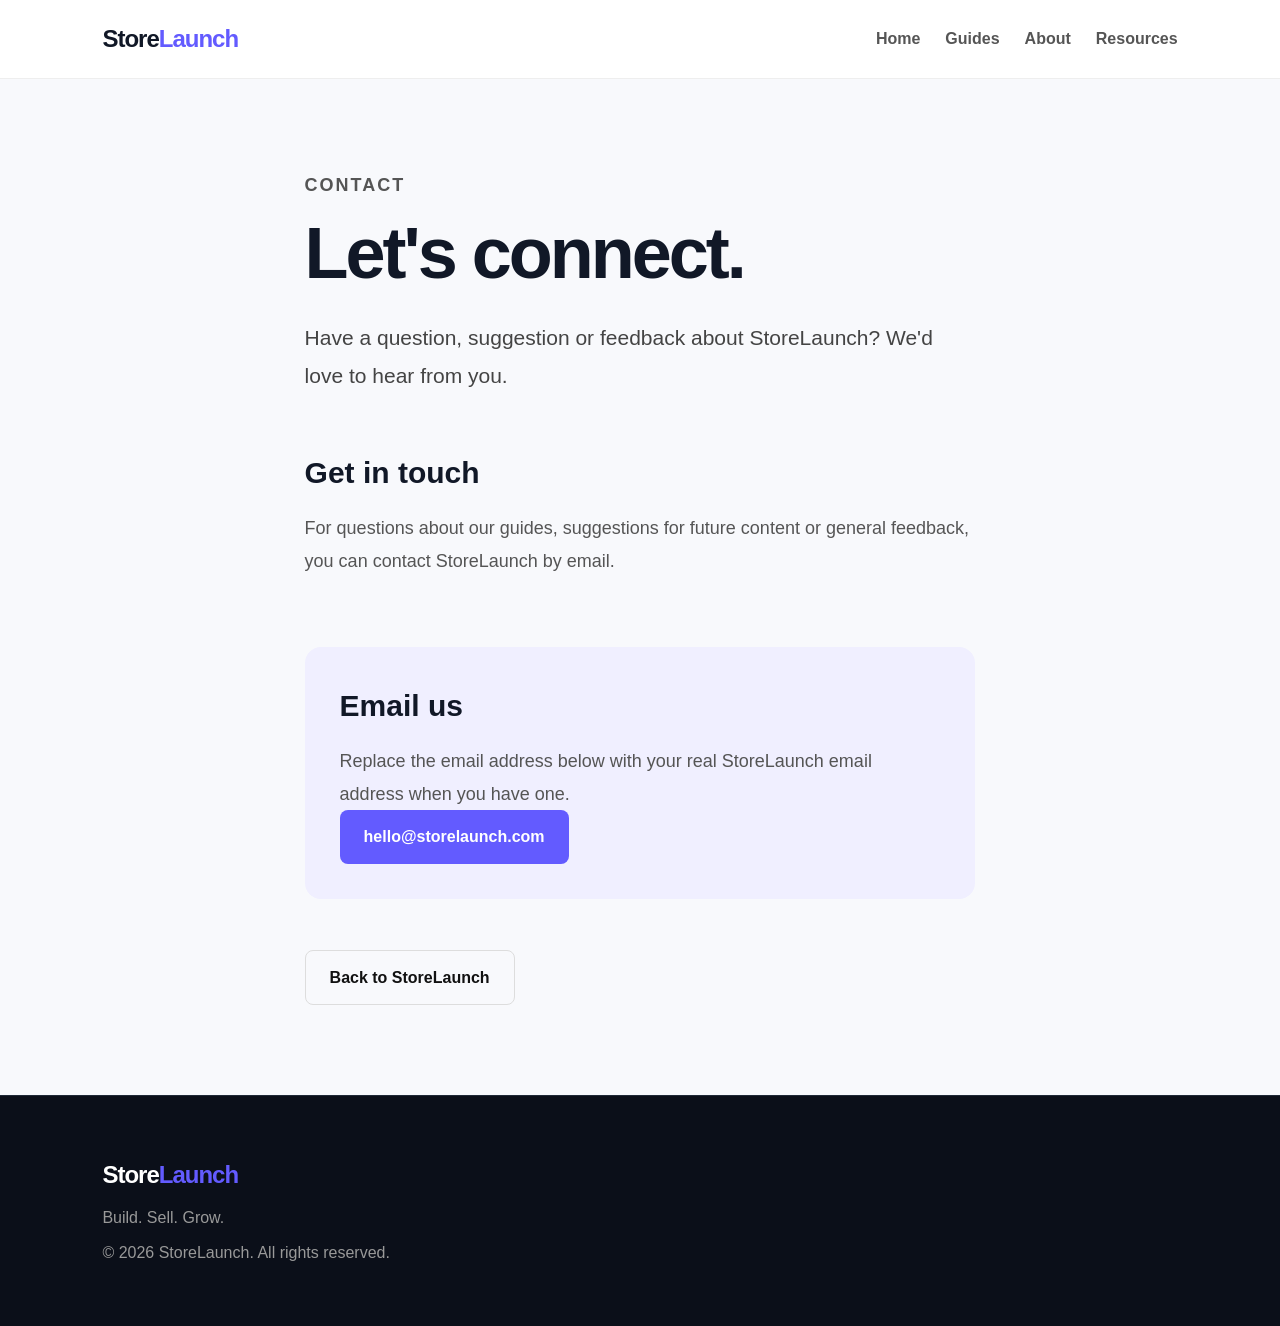
==== contact.html @ 92e21d8d "Add files via upload" ====
<!DOCTYPE html>
<html lang="en">

<head>
    <meta charset="UTF-8">
    <meta name="viewport" content="width=device-width, initial-scale=1.0">

    <title>Contact — StoreLaunch</title>
  <link rel="icon" type="image/svg+xml" href="favicon.svg">

    <meta name="description"
        content="Contact StoreLaunch with questions, feedback or suggestions about ecommerce and online business.">

    <link rel="stylesheet" href="style.css">
</head>

<body>

    <header class="navbar">

        <div class="logo">
            Store<span>Launch</span>
        </div>

        <nav>
            <a href="index.html">Home</a>
            <a href="index.html#guides">Guides</a>
            <a href="index.html#about">About</a>
            <a href="index.html#resources">Resources</a>
        </nav>

    </header>


    <main>

        <article class="article">

            <p class="section-label">
                CONTACT
            </p>

            <h1>
                Let's connect.
            </h1>

            <p class="article-intro">
                Have a question, suggestion or feedback about
                StoreLaunch? We'd love to hear from you.
            </p>


            <h2>Get in touch</h2>

            <p>
                For questions about our guides, suggestions for
                future content or general feedback, you can
                contact StoreLaunch by email.
            </p>

            <div class="article-cta">

                <h2>Email us</h2>

                <p>
                    Replace the email address below with your
                    real StoreLaunch email address when you have
                    one.
                </p>

                <a href="mailto:hello@storelaunch.com"
                   class="btn primary">
                    hello@storelaunch.com
                </a>

            </div>


            <br><br>

            <a href="index.html" class="btn secondary">
                Back to StoreLaunch
            </a>

        </article>

    </main>


    <footer>

        <div class="logo">
            Store<span>Launch</span>
        </div>

        <p>Build. Sell. Grow.</p>

        <p>
            © 2026 StoreLaunch. All rights reserved.
        </p>

    </footer>


    <script src="script.js"></script>

</body>

</html>
---- style.css ----
* {
    margin: 0;
    padding: 0;
    box-sizing: border-box;
}

html {
    scroll-behavior: smooth;
}

body {
    font-family: Arial, sans-serif;
    background: #f8f9fc;
    color: #111827;
    line-height: 1.6;
}

/* NAVBAR */

.navbar {
    width: 100%;
    padding: 20px 8%;
    display: flex;
    justify-content: space-between;
    align-items: center;
    background: white;
    border-bottom: 1px solid #eee;
}

.logo {
    font-size: 24px;
    font-weight: 800;
    letter-spacing: -1px;
    transition: 0.2s ease;
}

.logo:hover {
    transform: translateY(-1px);
}

.logo span {
    color: #635bff;
}

nav {
    display: flex;
    gap: 25px;
}

nav a {
    text-decoration: none;
    color: #555;
    font-weight: 600;
    transition: 0.2s ease;
}

nav a:hover {
    color: #635bff;
}


/* HERO */

.hero {
    min-height: auto;
    padding: 80px 8% 100px;
    background:
        radial-gradient(circle at 85% 20%, #eeecff 0, transparent 28%),
        white;
}

.hero-content {
    max-width: 700px;
}

.eyebrow,
.section-label {
    color: #635bff;
    font-size: 13px;
    font-weight: 800;
    letter-spacing: 2px;
    margin-bottom: 15px;
}

h1 {
    font-size: clamp(50px, 8vw, 90px);
    line-height: 0.95;
    letter-spacing: -4px;
    margin-bottom: 30px;
}

h1 span {
    color: #635bff;
}

.hero-text {
    max-width: 550px;
    font-size: 19px;
    color: #666;
    margin-bottom: 35px;
}

.hero-buttons {
    display: flex;
    gap: 15px;
    flex-wrap: wrap;
}

.btn {
    display: inline-block;
    padding: 14px 24px;
    border-radius: 8px;
    text-decoration: none;
    font-weight: 700;
}

.primary {
    background: #635bff;
    color: white;
}

.secondary {
    border: 1px solid #ddd;
    color: #111;
}


/* LEARNING SECTION */

.learn,
.guides,
.about {
    padding: 100px 8%;
}

.learn h2,
.guides h2,
.about h2 {
    font-size: 42px;
    letter-spacing: -2px;
    max-width: 650px;
    margin-bottom: 50px;
}

.cards {
    display: grid;
    grid-template-columns: repeat(3, 1fr);
    gap: 25px;
}

.card {
    background: white;
    padding: 35px;
    border-radius: 18px;
    border: 1px solid #eee;
    transition: 0.25s ease;
}

.card:hover {
    transform: translateY(-5px);
    border-color: #d9d6ff;
    box-shadow: 0 15px 35px rgba(17, 24, 39, 0.08);
}

.icon {
    font-size: 35px;
    margin-bottom: 20px;
}

.card h3 {
    margin-bottom: 10px;
    font-size: 22px;
}
.card h3 a {
    color: inherit;
    text-decoration: none;
}

.card h3 a:hover {
    color: #635bff;
}

.card p {
    color: #666;
}


/* GUIDES */

.guides {
    background: #111827;
    color: white;
}

.guide-list {
    max-width: 900px;
}

.guide {
    display: flex;
    gap: 30px;
    padding: 30px 20px;
    border-bottom: 1px solid #374151;
    border-radius: 12px;
    transition: 0.25s ease;
}

.guide:hover {
    background: #171f30;
    transform: translateX(5px);
}

.guide > span {
    color: #8b83ff;
    font-weight: 800;
}

.guide h3 {
    font-size: 24px;
    margin-bottom: 8px;
}

.guide p {
    color: #aaa;
}


/* ABOUT */

.about {
    background: white;
}

.about > p:last-child {
    max-width: 700px;
    color: #666;
    font-size: 18px;
}


/* FOOTER */

footer {
    padding: 60px 8%;
    background: #0b0f19;
    color: white;
    border-top: 1px solid #1f2937;
}

footer p {
    color: #999;
    margin-top: 10px;
}


/* MOBILE */

@media (max-width: 700px) {.hero-buttons {
    flex-direction: column;
    align-items: stretch;
}

.hero-buttons .btn {
    text-align: center;
}

    nav {
    gap: 10px;
    flex-wrap: wrap;
    justify-content: flex-end;
}

nav a {
    font-size: 13px;
    white-space: nowrap;
}

    .hero {
    min-height: auto;
    padding: 55px 7% 70px;
    }

    h1 {
        font-size: 55px;
        letter-spacing: -3px;
    }

    .hero-text {
        font-size: 17px;
    }

    .learn,
    .guides,
    .about {
        padding: 70px 7%;
    }

    .learn h2,
    .guides h2,
    .about h2 {
        font-size: 34px;
    }

    .cards {
        grid-template-columns: 1fr;
    }

    .guide {
        gap: 15px;
    }

    .guide h3 {
        font-size: 20px;
    }
}
/* ARTICLE PAGE */

.article {
    max-width: 850px;
    margin: 0 auto;
    padding: 90px 7%;
}

.article h1 {
    font-size: clamp(42px, 7vw, 72px);
    line-height: 1;
    letter-spacing: -3px;
    margin-bottom: 30px;
}

.article h2 {
    font-size: 30px;
    margin-top: 55px;
    margin-bottom: 15px;
}

.article p {
    font-size: 18px;
    line-height: 1.8;
    color: #555;
}

.article-intro {
    font-size: 21px !important;
    color: #444 !important;
    margin-bottom: 45px;
}

.article-cta {
    margin-top: 70px;
    padding: 35px;
    background: #f0efff;
    border-radius: 16px;
}

.article-cta h2 {
    margin-top: 0;
}
/*  POLISH */
a {
    transition: 0.2s ease;
}

.btn {
    transition: 0.2s ease;
}

.btn:hover {
    transform: translateY(-2px);
}

.primary:hover {
    opacity: 0.9;
}

.secondary:hover {
    background: #f3f4f6;
}

.guide h3 a {
    color: inherit;
    text-decoration: none;
}

.guide h3 a:hover {
    color: #8b83ff;
}

.resources {
    padding: 100px 8%;
    background: #f8f9fc;
}

.resources h2 {
    font-size: 42px;
    letter-spacing: -2px;
    max-width: 650px;
    margin-bottom: 50px;
}

.resources .card a {
    display: inline-block;
    margin-top: 20px;
    color: #635bff;
    text-decoration: none;
    font-weight: 700;
}

.resources .card a:hover {
    text-decoration: underline;
}

footer a {
    display: block;
    margin-top: 12px;
    color: #aaa;
    text-decoration: none;
}

footer a:hover {
    color: white;
}
/* START HERE */

.start-here {
    padding: 100px 8%;
    background: white;
}

.start-here h2 {
    font-size: 42px;
    letter-spacing: -2px;
    max-width: 650px;
    margin-bottom: 50px;
}

.start-here .cards {
    grid-template-columns: repeat(4, 1fr);
}

.start-here .card {
    padding: 30px;
}

.start-here .icon {
    color: #635bff;
    font-size: 20px;
}
@media (max-width: 700px) {

    .start-here {
        padding: 70px 7%;
    }

    .start-here h2 {
        font-size: 34px;
    }

    .start-here .cards {
        grid-template-columns: 1fr;
    }

}
/* ARTICLE LIST */

.article-list {
    margin: 25px 0 35px;
    padding-left: 25px;
}

.article-list li {
    margin-bottom: 12px;
    color: #555;
    line-height: 1.7;
}
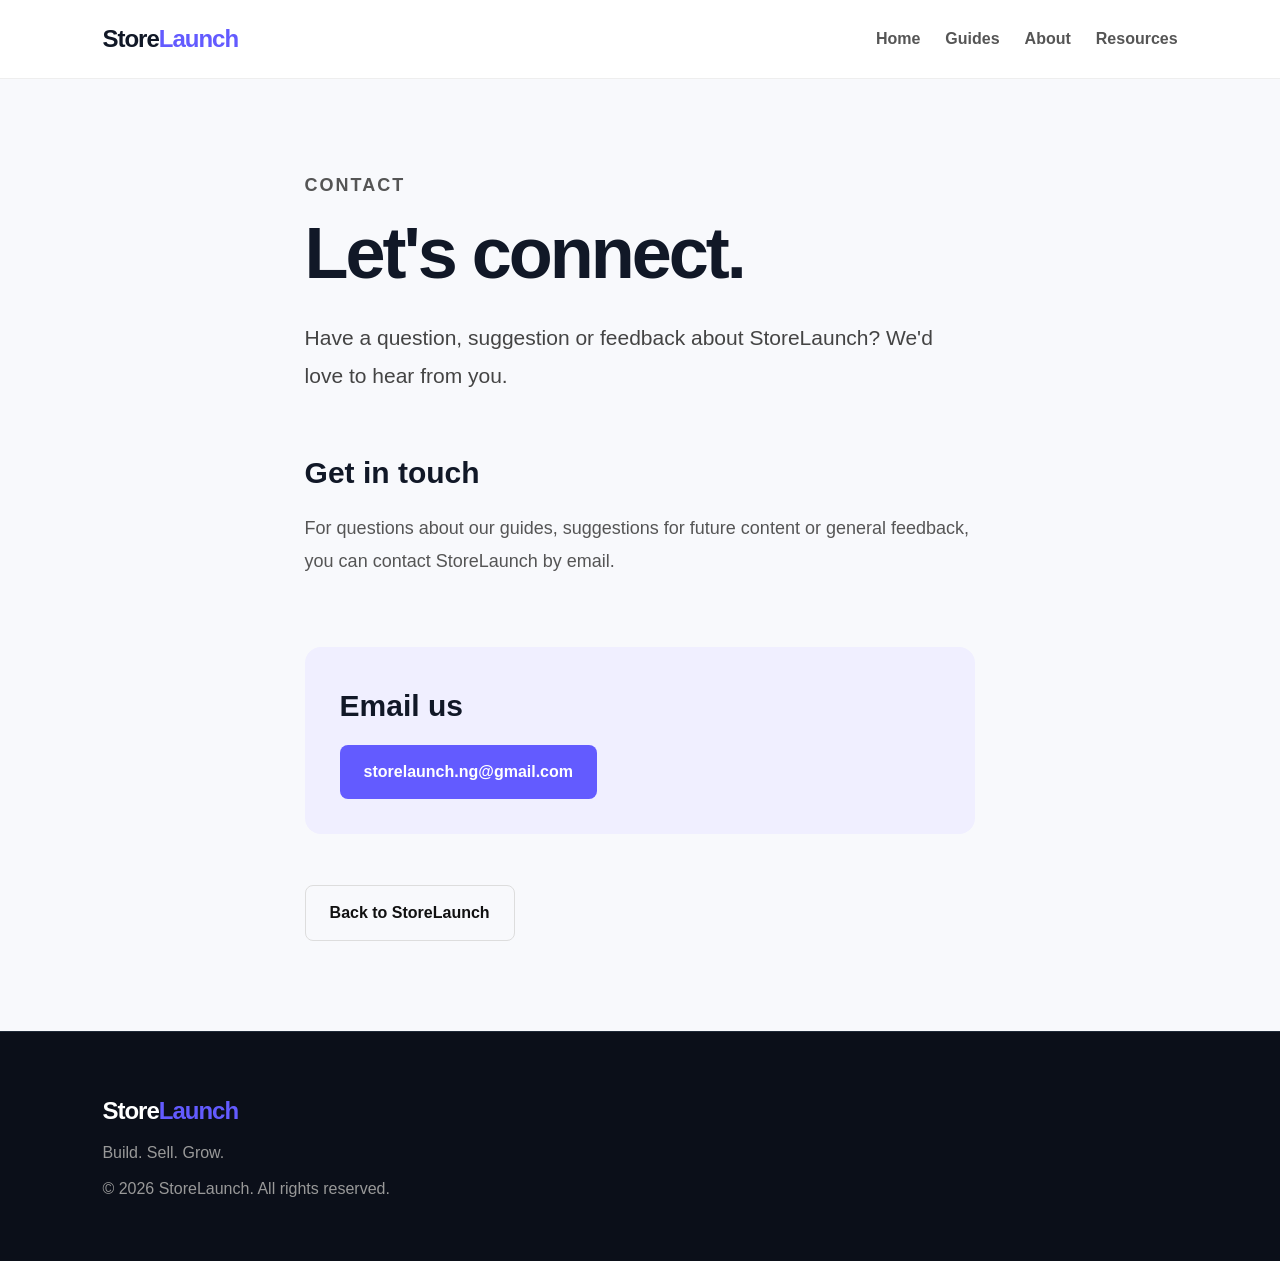
==== commit a65a8c9d: "Change contact email to storelaunch.ng@gmail.com Updated the contact email address in the contact.ht" ====
--- a/contact.html
+++ b/contact.html
@@ -62,15 +62,10 @@
 
                 <h2>Email us</h2>
 
-                <p>
-                    Replace the email address below with your
-                    real StoreLaunch email address when you have
-                    one.
-                </p>
 
-                <a href="mailto:hello@storelaunch.com"
+                <a href="mailto: storelaunch.ng@gmail.com"
                    class="btn primary">
-                    hello@storelaunch.com
+                    storelaunch.ng@gmail.com
                 </a>
 
             </div>
@@ -106,4 +101,4 @@
 
 </body>
 
-</html>+</html>
